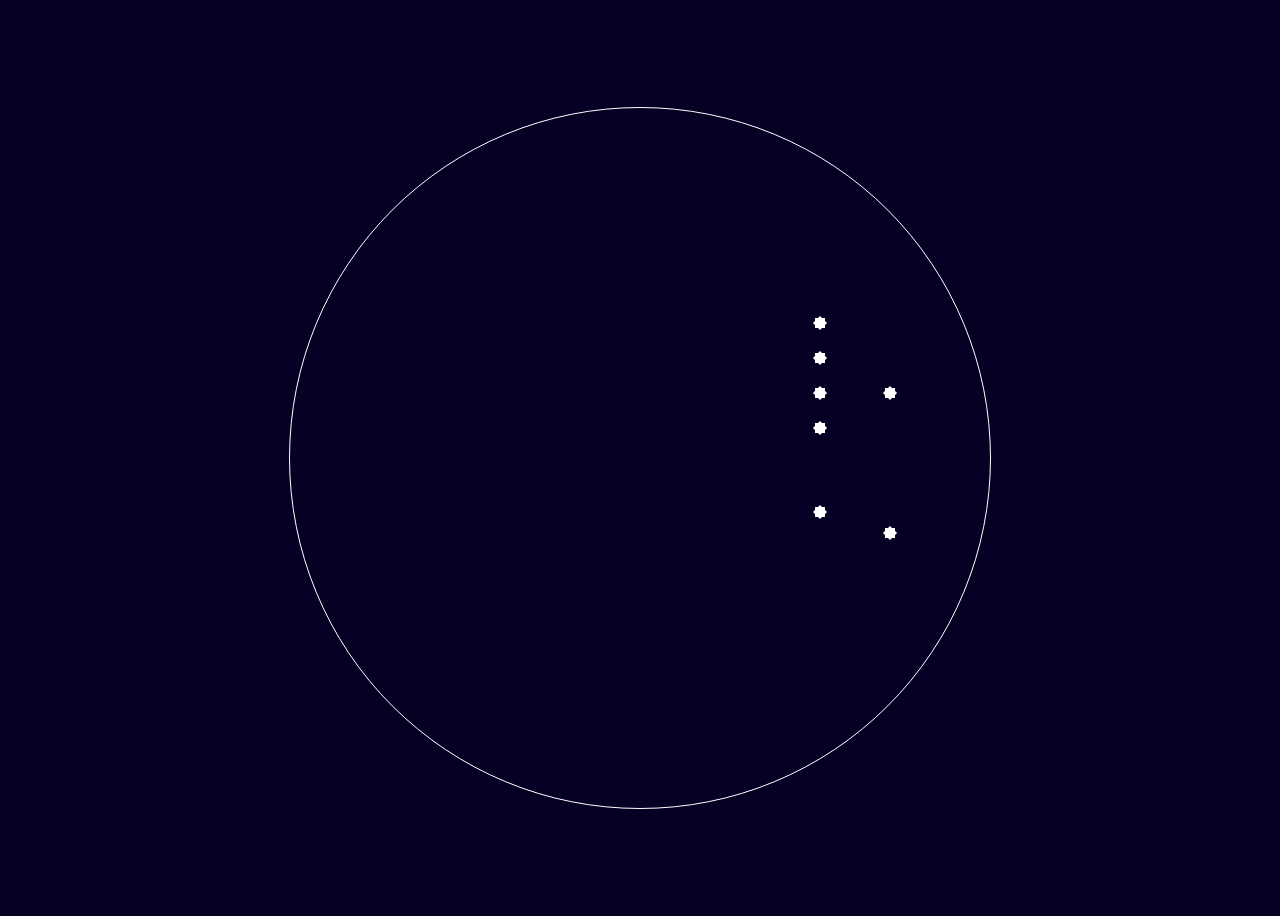
==== homepage.html @ 9cf21752 "( ◕ ◞ ◕ ) auto commit" ====
<!DOCTYPE html>
<html lang="en-US">
  <head>
    <title>April's Artist Code Project</title>
    <meta name="author" content="April Fernandez">
    <link rel="stylesheet" href="style.css">
  </head>
  <body>
    <div class="northern-hemisphere">
      
      <div class="taurus">
        <div class="star" style="top: 30%; left: 75%;"></div>
        <div class="star" style="top: 35%; left: 75%;"></div>
        <div class="star" style="top: 40%; left: 75%;"></div>
        <div class="star" style="top: 45%; left: 75%;"></div>
        <div class="star" style="top: 40%; left: 85%;"></div>
        <div class="star" style="top: 57%; left: 75%;"></div>
        <div class="star" style="top: 60%; left: 85%;"></div>
      </div>
      
    </div>
    
  </body>
</html>
---- style.css ----
body{
  background-color: #080024;
  display: flex;
  align-items: center;
  min-height: 100vh;
  justify-content: center;
}

.northern-hemisphere{
  background-color: transparent;
  border: 1px solid white;
  width: 700px;
  height: 700px;
  border-radius: 50%;
  position: relative;
}

.taurus .star{
  background-color: white;
  width: 10px;
  height: 10px;
  position: absolute;
}

.taurus .star::after{
  content: "";
  width: 100%;
  height: 100%;
  background-color: white;
  transform: rotate(45deg);
  position: absolute;
}
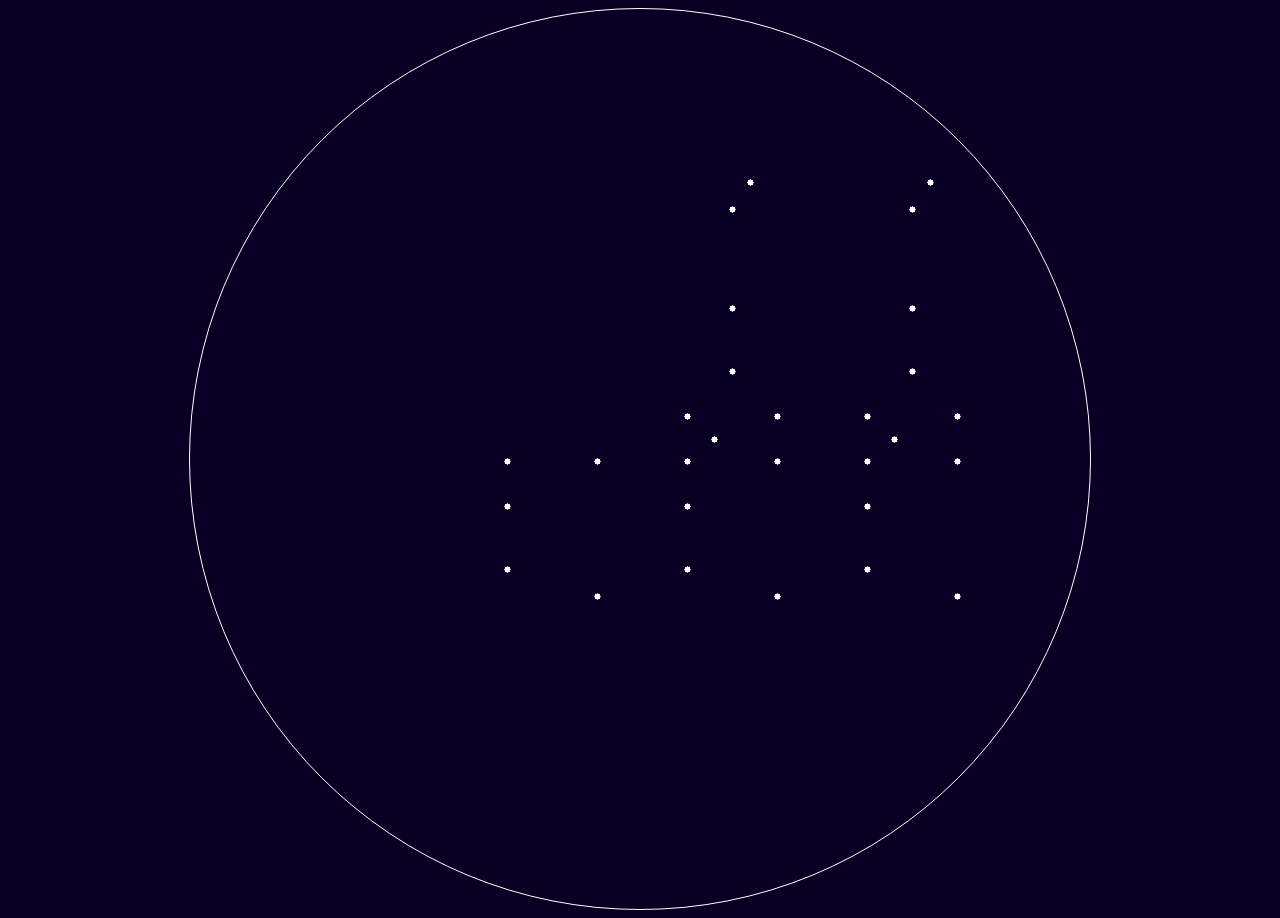
==== commit 2a4f585f: "( ◕ ◞ ◕ ) auto commit" ====
--- a/homepage.html
+++ b/homepage.html
@@ -9,13 +9,41 @@
     <div class="northern-hemisphere">
       
       <div class="taurus">
-        <div class="star" style="top: 30%; left: 75%;"></div>
-        <div class="star" style="top: 35%; left: 75%;"></div>
-        <div class="star" style="top: 40%; left: 75%;"></div>
-        <div class="star" style="top: 45%; left: 75%;"></div>
-        <div class="star" style="top: 40%; left: 85%;"></div>
-        <div class="star" style="top: 57%; left: 75%;"></div>
-        <div class="star" style="top: 60%; left: 85%;"></div>
+        <div class="star" style="top: 19.0%; left: 82%;"></div>
+        <div class="star" style="top: 22.0%; left: 80%;"></div>
+        <div class="star" style="top: 33.0%; left: 80%;"></div>
+        <div class="star" style="top: 47.5%; left: 78%;"></div>
+        <div class="star" style="top: 45.0%; left: 75%;"></div>
+        <div class="star" style="top: 40.0%; left: 80%;"></div>
+        <div class="star" style="top: 45.0%; left: 85%;"></div>
+        <div class="star" style="top: 50.0%; left: 75%;"></div>
+        <div class="star" style="top: 55.0%; left: 75%;"></div>
+        <div class="star" style="top: 50.0%; left: 85%;"></div>
+        <div class="star" style="top: 62.0%; left: 75%;"></div>
+        <div class="star" style="top: 65.0%; left: 85%;"></div>
+      </div>
+      
+      <div class="orion">
+        <div class="star" style="top: 19.0%; left: 62%;"></div>
+        <div class="star" style="top: 22.0%; left: 60%;"></div>
+        <div class="star" style="top: 33.0%; left: 60%;"></div>
+        <div class="star" style="top: 47.5%; left: 58%;"></div>
+        <div class="star" style="top: 45.0%; left: 55%;"></div>
+        <div class="star" style="top: 40.0%; left: 60%;"></div>
+        <div class="star" style="top: 45.0%; left: 65%;"></div>
+        <div class="star" style="top: 50.0%; left: 55%;"></div>
+        <div class="star" style="top: 55.0%; left: 55%;"></div>
+        <div class="star" style="top: 50.0%; left: 65%;"></div>
+        <div class="star" style="top: 62.0%; left: 55%;"></div>
+        <div class="star" style="top: 65.0%; left: 65%;"></div>
+      </div>
+      
+      <div class="aquila">
+        <div class="star" style="top: 50.0%; left: 35%;"></div>
+        <div class="star" style="top: 55.0%; left: 35%;"></div>
+        <div class="star" style="top: 50.0%; left: 45%;"></div>
+        <div class="star" style="top: 62.0%; left: 35%;"></div>
+        <div class="star" style="top: 65.0%; left: 45%;"></div>
       </div>
       
     </div>
--- a/style.css
+++ b/style.css
@@ -9,16 +9,30 @@
 .northern-hemisphere{
   background-color: transparent;
   border: 1px solid white;
-  width: 700px;
-  height: 700px;
+  width: 100vh;
+  height: 100vh;
   border-radius: 50%;
   position: relative;
 }
 
 .taurus .star{
   background-color: white;
-  width: 10px;
-  height: 10px;
+  width: 5px;
+  height: 5px;
+  position: absolute;
+}
+
+.orion .star{
+  background-color: white;
+  width: 5px;
+  height: 5px;
+  position: absolute;
+}
+
+.aquila .star{
+  background-color: white;
+  width: 5px;
+  height: 5px;
   position: absolute;
 }
 
@@ -29,4 +43,56 @@
   background-color: white;
   transform: rotate(45deg);
   position: absolute;
-}+}
+
+.orion .star::after{
+  content: "";
+  width: 100%;
+  height: 100%;
+  background-color: white;
+  transform: rotate(45deg);
+  position: absolute;
+}
+
+.aquila .star::after{
+  content: "";
+  width: 100%;
+  height: 100%;
+  background-color: white;
+  transform: rotate(45deg);
+  position: absolute;
+}
+
+.taurus:hover .star{
+  transform: scale(4);
+  transition-duration: 0.5s;
+  background-color: #CCFFEA;
+}
+
+.orion:hover .star{
+  transform: scale(4);
+  transition-duration: 0.5s;
+  background-color: #E8CCFF;
+}
+
+.aquila:hover .star{
+  transform: scale(4);
+  transition-duration: 0.5s;
+  background-color: #FFCCE9;
+}
+
+.taurus:hover .star::after{
+  transition-duration: 0.5s;
+  background-color: #CCFFEA;
+}
+
+.orion:hover .star::after{
+  transition-duration: 0.5s;
+  background-color: #E8CCFF;
+}
+
+.aquila:hover .star::after{
+  transition-duration: 0.5s;
+  background-color: #FFCCE9;
+}
+
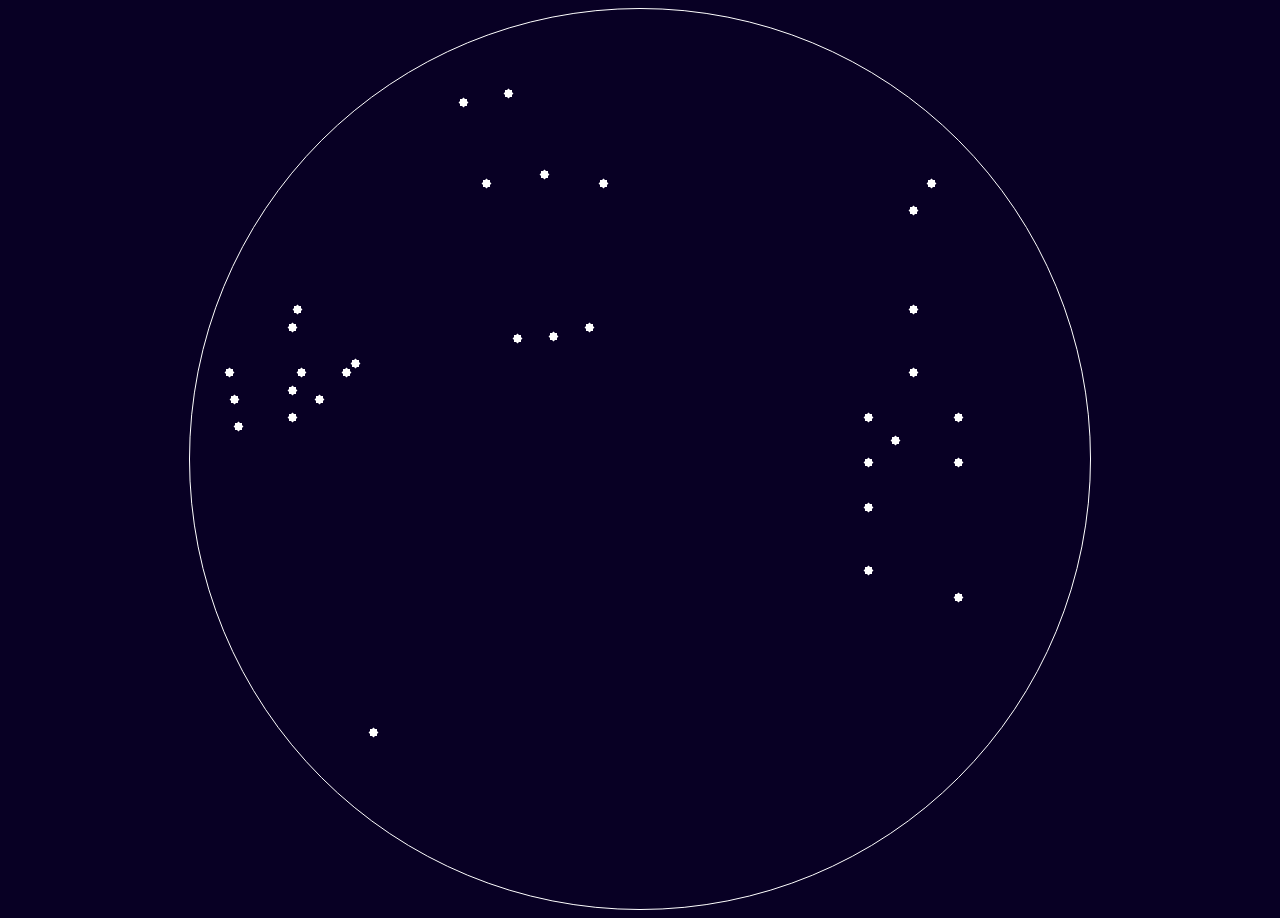
==== commit abaaf179: "( ◕ ◞ ◕ ) auto commit" ====
--- a/homepage.html
+++ b/homepage.html
@@ -9,7 +9,7 @@
     <div class="northern-hemisphere">
       
       <div class="taurus">
-        <div class="star" style="top: 19.0%; left: 82%;"></div>
+        <div class="star" style="top: 19.0%; left: 82%;;"></div>
         <div class="star" style="top: 22.0%; left: 80%;"></div>
         <div class="star" style="top: 33.0%; left: 80%;"></div>
         <div class="star" style="top: 47.5%; left: 78%;"></div>
@@ -24,27 +24,31 @@
       </div>
       
       <div class="orion">
-        <div class="star" style="top: 19.0%; left: 62%;"></div>
-        <div class="star" style="top: 22.0%; left: 60%;"></div>
-        <div class="star" style="top: 33.0%; left: 60%;"></div>
-        <div class="star" style="top: 47.5%; left: 58%;"></div>
-        <div class="star" style="top: 45.0%; left: 55%;"></div>
-        <div class="star" style="top: 40.0%; left: 60%;"></div>
-        <div class="star" style="top: 45.0%; left: 65%;"></div>
-        <div class="star" style="top: 50.0%; left: 55%;"></div>
-        <div class="star" style="top: 55.0%; left: 55%;"></div>
-        <div class="star" style="top: 50.0%; left: 65%;"></div>
-        <div class="star" style="top: 62.0%; left: 55%;"></div>
-        <div class="star" style="top: 65.0%; left: 65%;"></div>
+        <div class="star" style="top: 10.0%;  left: 30.0%;"></div>
+        <div class="star" style="top: 9.0%;   left: 35.0%;"></div>
+        <div class="star" style="top: 19.0%;  left: 32.5%;"></div>
+        <div class="star" style="top: 18.0%;  left: 39.0%;"></div>
+        <div class="star" style="top: 19.0%;  left: 45.5%;"></div>
+        <div class="star" style="top: 35.0%;  left: 44.0%;"></div>
+        <div class="star" style="top: 36.0%;  left: 40.0%;"></div>
+        <div class="star" style="top: 36.25%; left: 36.0%;"></div>
       </div>
       
       <div class="aquila">
-        <div class="star" style="top: 50.0%; left: 35%;"></div>
-        <div class="star" style="top: 55.0%; left: 35%;"></div>
-        <div class="star" style="top: 50.0%; left: 45%;"></div>
-        <div class="star" style="top: 62.0%; left: 35%;"></div>
-        <div class="star" style="top: 65.0%; left: 45%;"></div>
+        <div class="star" style="top: 40.0%; left: 4.0%;"></div>
+        <div class="star" style="top: 40.0%; left: 12.0%;"></div>
+        <div class="star" style="top: 33.0%; left: 11.5%;"></div>
+        <div class="star" style="top: 35.0%; left: 11.0%;"></div>
+        <div class="star" style="top: 42.0%; left: 11.0%;"></div>
+        <div class="star" style="top: 45.0%; left: 11.0%;"></div>
+        <div class="star" style="top: 43.0%; left: 14.0%;"></div>
+        <div class="star" style="top: 40.0%; left: 17.0%;"></div>
+        <div class="star" style="top: 39.0%; left: 18.0%;"></div>
+        <div class="star" style="top: 43.0%; left: 4.5%;"></div>
+        <div class="star" style="top: 46.0%; left: 5.0%;"></div>
       </div>
+      
+      <div class="star" style="top: 80.0%; left: 20.0%;"></div>
       
     </div>
     
--- a/style.css
+++ b/style.css
@@ -15,84 +15,83 @@
   position: relative;
 }
 
-.taurus .star{
+.star {
   background-color: white;
-  width: 5px;
-  height: 5px;
+  width: 7px;
+  height: 7px;
   position: absolute;
+  scale: 1;
+  transition: scale 2s ease-out;
 }
 
-.orion .star{
-  background-color: white;
-  width: 5px;
-  height: 5px;
-  position: absolute;
-}
-
-.aquila .star{
-  background-color: white;
-  width: 5px;
-  height: 5px;
-  position: absolute;
-}
-
-.taurus .star::after{
+.star::after{
   content: "";
-  width: 100%;
-  height: 100%;
+  width: 7px;
+  height: 7px;
   background-color: white;
   transform: rotate(45deg);
   position: absolute;
 }
 
-.orion .star::after{
-  content: "";
-  width: 100%;
-  height: 100%;
-  background-color: white;
-  transform: rotate(45deg);
-  position: absolute;
-}
-
-.aquila .star::after{
-  content: "";
-  width: 100%;
-  height: 100%;
-  background-color: white;
-  transform: rotate(45deg);
-  position: absolute;
+.star:hover {
+  scale: 3;
+  transition-duration: 0.5s;
+  animation: spin 5s linear infinite 1s;
 }
 
 .taurus:hover .star{
-  transform: scale(4);
+  background-color: #CCFFEA;
+  scale: 3;
   transition-duration: 0.5s;
-  background-color: #CCFFEA;
+  animation: spin 5s linear infinite 1s;
 }
 
 .orion:hover .star{
-  transform: scale(4);
+  background-color: #E8CCFF;
+  scale: 3;
   transition-duration: 0.5s;
-  background-color: #E8CCFF;
+  animation: spin 5s linear infinite 1s;
 }
 
 .aquila:hover .star{
-  transform: scale(4);
+  background-color: #FFCCE9;
+  scale: 3;
   transition-duration: 0.5s;
-  background-color: #FFCCE9;
+  animation: spin 5s linear infinite 1s;
 }
 
 .taurus:hover .star::after{
-  transition-duration: 0.5s;
   background-color: #CCFFEA;
 }
 
 .orion:hover .star::after{
-  transition-duration: 0.5s;
   background-color: #E8CCFF;
 }
 
 .aquila:hover .star::after{
-  transition-duration: 0.5s;
   background-color: #FFCCE9;
 }
 
+@keyframes spin{
+  0% {
+    transform: rotate(0deg);
+    box-shadow: 0 0 0px white, 0 0 0px white;
+  }
+  25% {
+    transform: rotate(90deg);
+    box-shadow: 0 0 10px yellow, 0 0 10px yellow;
+  }
+  50% {
+    transform: rotate(180deg);
+    box-shadow: 0 0 20px red, 0 0 20px red;
+  }
+  75% {
+    transform: rotate(270deg);
+    box-shadow: 0 0 10px blue, 0 0 10px blue;
+  }
+  100% {
+    transform: rotate(360deg);
+    box-shadow: 0 0 0px white, 0 0 0px white;
+  }
+}
+
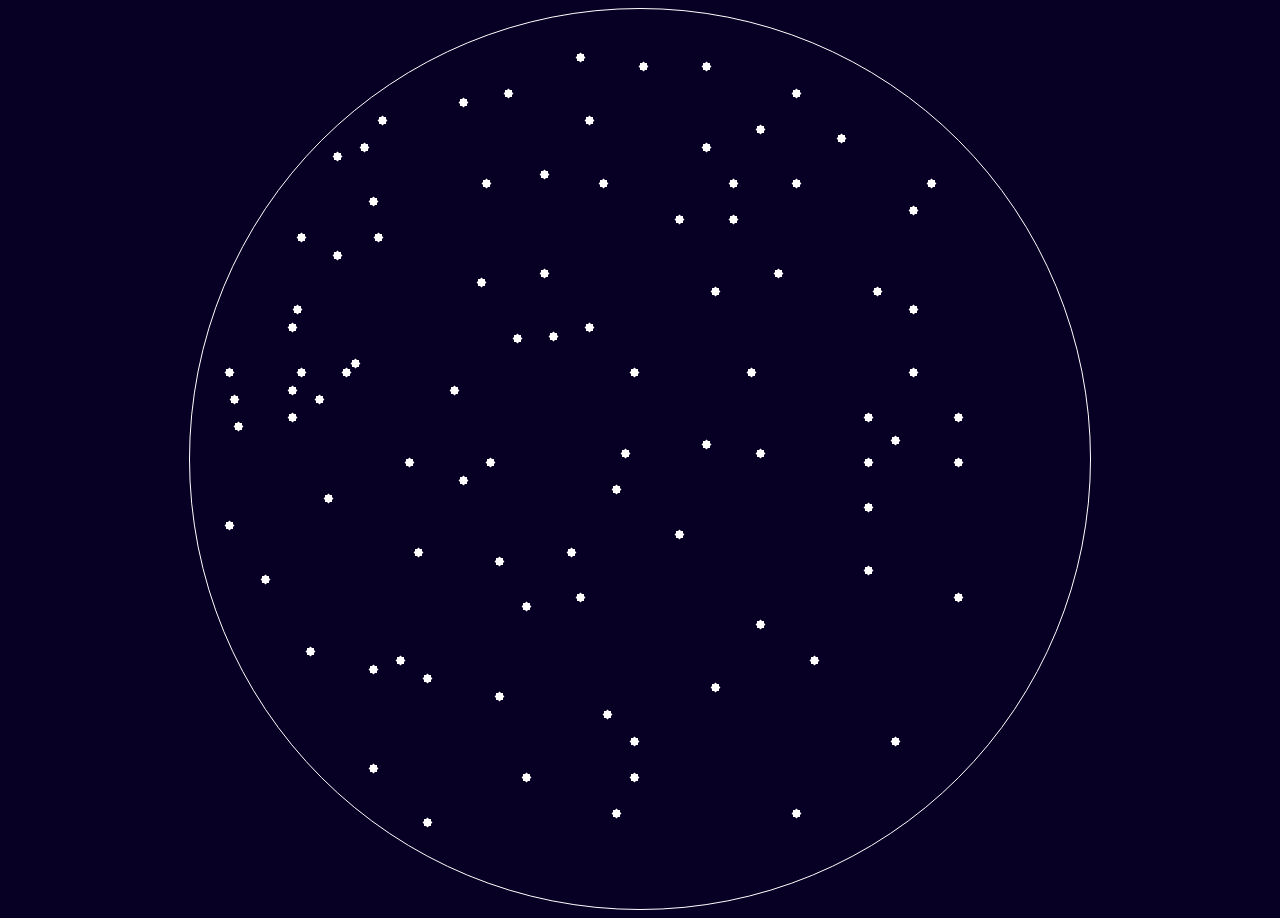
==== commit 42fbd57c: "( ◕ ◞ ◕ ) auto commit" ====
--- a/homepage.html
+++ b/homepage.html
@@ -1,7 +1,7 @@
 <!DOCTYPE html>
 <html lang="en-US">
   <head>
-    <title>April's Artist Code Project</title>
+    <title>Allumination</title>
     <meta name="author" content="April Fernandez">
     <link rel="stylesheet" href="style.css">
   </head>
@@ -9,7 +9,7 @@
     <div class="northern-hemisphere">
       
       <div class="taurus">
-        <div class="star" style="top: 19.0%; left: 82%;;"></div>
+        <div class="star" style="top: 19.0%; left: 82%;"></div>
         <div class="star" style="top: 22.0%; left: 80%;"></div>
         <div class="star" style="top: 33.0%; left: 80%;"></div>
         <div class="star" style="top: 47.5%; left: 78%;"></div>
@@ -32,6 +32,14 @@
         <div class="star" style="top: 35.0%;  left: 44.0%;"></div>
         <div class="star" style="top: 36.0%;  left: 40.0%;"></div>
         <div class="star" style="top: 36.25%; left: 36.0%;"></div>
+        <div class="star" style="top: 50.0%;  left: 33.0%;"></div>
+        <div class="star" style="top: 49.0%;  left: 48.0%;"></div>
+        <div class="star" style="top: 40.0%;  left: 49.0%;"></div>
+        <div class="star" style="top: 19.0%;  left: 60.0%;"></div>
+        <div class="star" style="top: 15.0%;  left: 57.0%;"></div>
+        <div class="star" style="top: 6.0%;  left: 50.0%;"></div>
+        <div class="star" style="top: 23.0%;  left: 60.0%;"></div>
+        <div class="star" style="top: 31.0%;  left: 58.0%;"></div>
       </div>
       
       <div class="aquila">
@@ -48,7 +56,61 @@
         <div class="star" style="top: 46.0%; left: 5.0%;"></div>
       </div>
       
-      <div class="star" style="top: 80.0%; left: 20.0%;"></div>
+      <div class="hercules">
+        <div class="star" style="top: 85.0%; left: 37.0%;"></div>
+        <div class="star" style="top: 78.0%; left: 46.0%;"></div>
+        <div class="star" style="top: 81.0%; left: 49.0%;"></div>
+        <div class="star" style="top: 85.0%; left: 49.0%;"></div>
+        <div class="star" style="top: 89.0%; left: 47.0%;"></div>
+        <div class="star" style="top: 76.0%; left: 34.0%;"></div>
+        <div class="star" style="top: 74.0%; left: 26.0%;"></div>
+        <div class="star" style="top: 72.0%; left: 23.0%;"></div>
+        <div class="star" style="top: 73.0%; left: 20.0%;"></div>
+        <div class="star" style="top: 66.0%; left: 37.0%;"></div>
+        <div class="star" style="top: 65.0%; left: 43.0%;"></div>
+        <div class="star" style="top: 60.0%; left: 42.0%;"></div>
+        <div class="star" style="top: 61.0%; left: 34.0%;"></div>
+        <div class="star" style="top: 53.0%; left: 47.0%;"></div>
+        <div class="star" style="top: 58.0%; left: 54.0%;"></div>
+        <div class="star" style="top: 60.0%; left: 25.0%;"></div>
+        <div class="star" style="top: 52.0%; left: 30.0%;"></div>
+      </div>
+      
+      <div class="star" style="top: 12.0%; left: 21.0%;"></div>
+      <div class="star" style="top: 16.0%; left: 16.0%;"></div>
+      <div class="star" style="top: 15.0%; left: 19.0%;"></div>
+      <div class="star" style="top: 21.0%; left: 20.0%;"></div>
+      <div class="star" style="top: 25.0%; left: 20.50%;"></div>
+      <div class="star" style="top: 25.0%; left: 12.0%;"></div>
+      <div class="star" style="top: 27.0%; left: 16.0%;"></div>
+      <div class="star" style="top: 29.0%; left: 39.0%;"></div>
+      <div class="star" style="top: 30.0%; left: 32.0%;"></div>
+      <div class="star" style="top: 31.0%; left: 76.0%;"></div>
+      <div class="star" style="top: 29.0%; left: 65.0%;"></div>
+      <div class="star" style="top: 23.0%; left: 54.0%;"></div>
+      <div class="star" style="top: 19.0%; left: 67.0%;"></div>
+      <div class="star" style="top: 13.0%; left: 63.0%;"></div>
+      <div class="star" style="top: 6.0%; left: 57.0%;"></div>
+      <div class="star" style="top: 9.0%; left: 67.0%;"></div>
+      <div class="star" style="top: 14.0%; left: 72.0%;"></div>
+      <div class="star" style="top: 5.0%; left: 43.0%;"></div>
+      <div class="star" style="top: 12.0%; left: 44.0%;"></div>
+      <div class="star" style="top: 63.0%; left: 8.0%;"></div>
+      <div class="star" style="top: 57.0%; left: 4.0%;"></div>
+      <div class="star" style="top: 54.0%; left: 15.0%;"></div>
+      <div class="star" style="top: 50.0%; left: 24.0%;"></div>
+      <div class="star" style="top: 42.0%; left: 29.0%;"></div>
+      <div class="star" style="top: 40.0%; left: 62.0%;"></div>
+      <div class="star" style="top: 48.0%; left: 57.0%;"></div>
+      <div class="star" style="top: 49.0%; left: 63.0%;"></div>
+      <div class="star" style="top: 89.0%; left: 67.0%;"></div>
+      <div class="star" style="top: 81.0%; left: 78.0%;"></div>
+      <div class="star" style="top: 75.0%; left: 58.0%;"></div>
+      <div class="star" style="top: 68.0%; left: 63.0%;"></div>
+      <div class="star" style="top: 72.0%; left: 69.0%;"></div>
+      <div class="star" style="top: 84.0%; left: 20.0%;"></div>
+      <div class="star" style="top: 90.0%; left: 26.0%;"></div>
+      <div class="star" style="top: 71.0%; left: 13.0%;"></div>
       
     </div>
     
--- a/style.css
+++ b/style.css
@@ -21,7 +21,7 @@
   height: 7px;
   position: absolute;
   scale: 1;
-  transition: scale 2s ease-out;
+  transition: scale 3s ease-out;
 }
 
 .star::after{
@@ -36,28 +36,35 @@
 .star:hover {
   scale: 3;
   transition-duration: 0.5s;
-  animation: spin 5s linear infinite 1s;
+  animation: spin 5s linear infinite 2s;
 }
 
 .taurus:hover .star{
   background-color: #CCFFEA;
   scale: 3;
   transition-duration: 0.5s;
-  animation: spin 5s linear infinite 1s;
+  animation: spin 5s linear infinite 2s;
 }
 
 .orion:hover .star{
   background-color: #E8CCFF;
   scale: 3;
   transition-duration: 0.5s;
-  animation: spin 5s linear infinite 1s;
+  animation: spin 5s linear infinite 2s;
 }
 
 .aquila:hover .star{
   background-color: #FFCCE9;
   scale: 3;
   transition-duration: 0.5s;
-  animation: spin 5s linear infinite 1s;
+  animation: spin 5s linear infinite 2s;
+}
+
+.hercules:hover .star{
+  background-color: #FFCCE9;
+  scale: 3;
+  transition-duration: 0.5s;
+  animation: spin 5s linear infinite 2s;
 }
 
 .taurus:hover .star::after{
@@ -70,6 +77,10 @@
 
 .aquila:hover .star::after{
   background-color: #FFCCE9;
+}
+
+.hercules:hover .star::after{
+  background-color: #FAE9C3;
 }
 
 @keyframes spin{
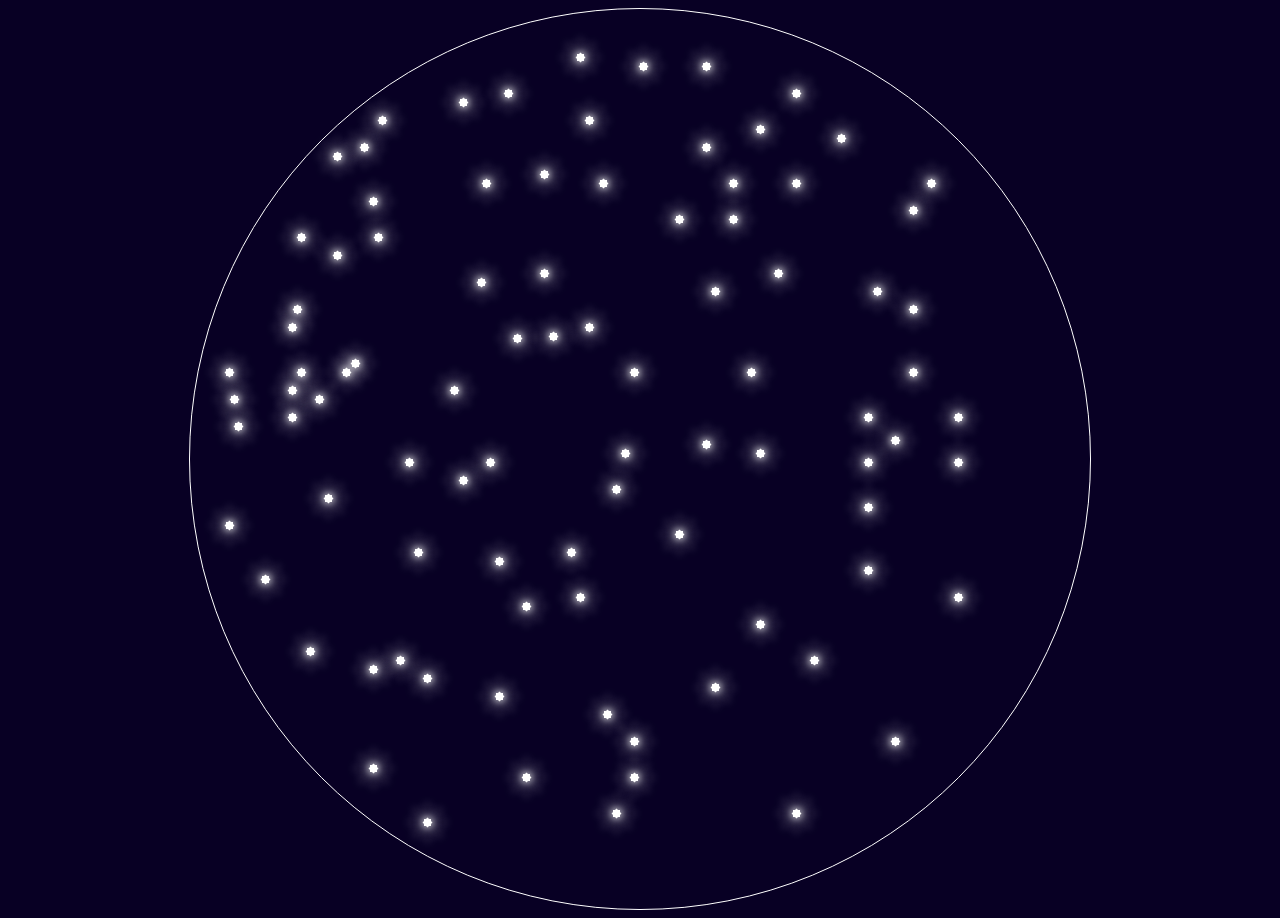
==== commit 8e815e17: "( ◕ ◞ ◕ ) auto commit" ====
--- a/homepage.html
+++ b/homepage.html
@@ -1,3 +1,9 @@
+<!-- Disclaimer: This is the complete working code for the
+ artist code project. The commits and progression of this project
+are in this github https://github.com/aprilfern/artist-code-commits.git.
+I had to create a new repo and copy paste the code here because
+netnet was being weird and the share link code was not working
+in the previous github-->
 <!DOCTYPE html>
 <html lang="en-US">
   <head>
@@ -8,7 +14,9 @@
   <body>
     <div class="northern-hemisphere">
       
+      <!-- Star placements to create the Taurus Constellation -->
       <div class="taurus">
+        <div class="answer-box">You found Taurus Constellation!</div>
         <div class="star" style="top: 19.0%; left: 82%;"></div>
         <div class="star" style="top: 22.0%; left: 80%;"></div>
         <div class="star" style="top: 33.0%; left: 80%;"></div>
@@ -23,7 +31,9 @@
         <div class="star" style="top: 65.0%; left: 85%;"></div>
       </div>
       
+      <!-- Star placements to create the Orion Constellation -->
       <div class="orion">
+        <div class="answer-box">You found Orion Constellation!</div>
         <div class="star" style="top: 10.0%;  left: 30.0%;"></div>
         <div class="star" style="top: 9.0%;   left: 35.0%;"></div>
         <div class="star" style="top: 19.0%;  left: 32.5%;"></div>
@@ -42,7 +52,9 @@
         <div class="star" style="top: 31.0%;  left: 58.0%;"></div>
       </div>
       
+      <!-- Star placements to create the Aquila Constellation -->
       <div class="aquila">
+        <div class="answer-box">You found Aquila Constellation!</div>
         <div class="star" style="top: 40.0%; left: 4.0%;"></div>
         <div class="star" style="top: 40.0%; left: 12.0%;"></div>
         <div class="star" style="top: 33.0%; left: 11.5%;"></div>
@@ -56,7 +68,9 @@
         <div class="star" style="top: 46.0%; left: 5.0%;"></div>
       </div>
       
+      <!-- Star placements to create the Hercules Constellation -->
       <div class="hercules">
+        <div class="answer-box">You found Hercules Constellation!</div>
         <div class="star" style="top: 85.0%; left: 37.0%;"></div>
         <div class="star" style="top: 78.0%; left: 46.0%;"></div>
         <div class="star" style="top: 81.0%; left: 49.0%;"></div>
@@ -76,6 +90,7 @@
         <div class="star" style="top: 52.0%; left: 30.0%;"></div>
       </div>
       
+      <!-- Random single star placements to fill up the circle -->
       <div class="star" style="top: 12.0%; left: 21.0%;"></div>
       <div class="star" style="top: 16.0%; left: 16.0%;"></div>
       <div class="star" style="top: 15.0%; left: 19.0%;"></div>
--- a/style.css
+++ b/style.css
@@ -1,3 +1,4 @@
+/* Centers items and colors background */
 body{
   background-color: #080024;
   display: flex;
@@ -6,7 +7,10 @@
   justify-content: center;
 }
 
-.northern-hemisphere{
+/* Creates a circle with only the border visible and fits
+in the middle of a person's screen to recreate the northern
+hemisphere */
+.northern-hemisphere {
   background-color: transparent;
   border: 1px solid white;
   width: 100vh;
@@ -15,6 +19,27 @@
   position: relative;
 }
 
+/* Creates a box outside of the screen to prevent it from
+interfering with user interaction of the stars 
+- opacity: changes the visibility of the answer-box */
+.answer-box {
+  opacity: 0%;
+  margin: 10px 10px 10px 10px;
+  padding: 10px;
+  width: auto;
+  height: 5vh;
+  left: 30px;
+  background-color: white;
+  position: fixed;
+  transform: translateX(-1000%);
+  z-index: 1;
+  
+  font-size: 20px;
+  text-align: center;
+}
+
+/* Creates a square that is the base of a star that overlaps
+with a psuedo-element square to create an 8-sided star */
 .star {
   background-color: white;
   width: 7px;
@@ -22,68 +47,152 @@
   position: absolute;
   scale: 1;
   transition: scale 3s ease-out;
-}
-
-.star::after{
+  z-index: 999;
+  
+  box-shadow:
+    0 0 10px 2px white,
+    -15px 0 10px -2px white,
+    15px 0 10px -2px white,
+    0 -15px 10px -2px white,
+    0 15px 10px -2px white;
+}
+
+/* Creates a square connected to the base of the star to create
+an 8-sided star:
+- ::after : creates another element that is connected to the star
+class (I could have also used ::before to achieve my goal of creating
+an 8-sided star) 
+- content: inserts content in css but I used an empty string so that
+the psuedo-element would show up on the website */
+.star::after {
   content: "";
   width: 7px;
   height: 7px;
   background-color: white;
   transform: rotate(45deg);
   position: absolute;
-}
-
+  
+  box-shadow:
+    -15px 0 10px -2px white,
+    15px 0 10px -2px white,
+    0 -15px 10px -2px white,
+    0 15px 10px -2px white;
+}
+
+/* When you hover over a star without a constellation it grows,
+then spins and glows different colors */
 .star:hover {
   scale: 3;
   transition-duration: 0.5s;
-  animation: spin 5s linear infinite 2s;
-}
-
-.taurus:hover .star{
+  animation: spin 5s linear infinite 1s;
+}
+
+/* When you hover over a star in the taurus constellation the
+answer-box appears on the top left of the screen telling you
+the constellation you found 
+- opacity: changes the visibility of the answer-box */
+.taurus:hover .answer-box {
+  opacity: 30%;
+  transform: translateX(0);
+}
+
+/* When you hover over a star in the orion constellation the
+answer-box appears on the top left of the screen telling you
+the constellation you found 
+- opacity: changes the visibility of the answer-box */
+.orion:hover .answer-box {
+  opacity: 30%;
+  transform: translateX(0);
+}
+
+/* When you hover over a star in the aquila constellation the
+answer-box appears on the top left of the screen telling you
+the constellation you found 
+- opacity: changes the visibility of the answer-box */
+.aquila:hover .answer-box {
+  opacity: 30%;
+  transform: translateX(0);
+}
+
+/* When you hover over a star in the hercules constellation the
+answer-box appears on the top left of the screen telling you
+the constellation you found 
+- opacity: changes the visibility of the answer-box */
+.hercules:hover .answer-box {
+  opacity: 30%;
+  transform: translateX(0);
+}
+
+/* When you hover over a star in the taurus constellation all 
+the stars in the constellation grow,then they spin and 
+glow different colors */
+.taurus:hover .star {
   background-color: #CCFFEA;
   scale: 3;
   transition-duration: 0.5s;
   animation: spin 5s linear infinite 2s;
 }
 
-.orion:hover .star{
+/* When you hover over a star in the orion constellation all 
+the stars in the constellation grow,then they spin and 
+glow different colors */
+.orion:hover .star {
   background-color: #E8CCFF;
   scale: 3;
   transition-duration: 0.5s;
   animation: spin 5s linear infinite 2s;
 }
 
-.aquila:hover .star{
+/* When you hover over a star in the aquila constellation all 
+the stars in the constellation grow,then they spin and 
+glow different colors */
+.aquila:hover .star {
   background-color: #FFCCE9;
   scale: 3;
   transition-duration: 0.5s;
   animation: spin 5s linear infinite 2s;
 }
 
-.hercules:hover .star{
+/* When you hover over a star in the hercules constellation all 
+the stars in the constellation grow,then they spin and 
+glow different colors */
+.hercules:hover .star {
+  background-color: #FAE9C3;
+  scale: 3;
+  transition-duration: 0.5s;
+  animation: spin 5s linear infinite 2s;
+}
+
+/* When you hover over a star in the taurus constellation the
+psuedo-element square changes to the same color the base of the
+star changes into when hovered */
+.taurus:hover .star::after {
+  background-color: #CCFFEA;
+}
+
+/* When you hover over a star in the orion constellation the
+psuedo-element square changes to the same color the base of the
+star changes into when hovered */
+.orion:hover .star::after {
+  background-color: #E8CCFF;
+}
+
+/* When you hover over a star in the aquila constellation the
+psuedo-element square changes to the same color the base of the
+star changes into when hovered */
+.aquila:hover .star::after {
   background-color: #FFCCE9;
-  scale: 3;
-  transition-duration: 0.5s;
-  animation: spin 5s linear infinite 2s;
-}
-
-.taurus:hover .star::after{
-  background-color: #CCFFEA;
-}
-
-.orion:hover .star::after{
-  background-color: #E8CCFF;
-}
-
-.aquila:hover .star::after{
-  background-color: #FFCCE9;
-}
-
-.hercules:hover .star::after{
+}
+
+/* When you hover over a star in the hercules constellation the
+psuedo-element square changes to the same color the base of the
+star changes into when hovered */
+.hercules:hover .star::after {
   background-color: #FAE9C3;
 }
 
-@keyframes spin{
+/* rotates the stars and makes it glow different colors */
+@keyframes spin {
   0% {
     transform: rotate(0deg);
     box-shadow: 0 0 0px white, 0 0 0px white;
